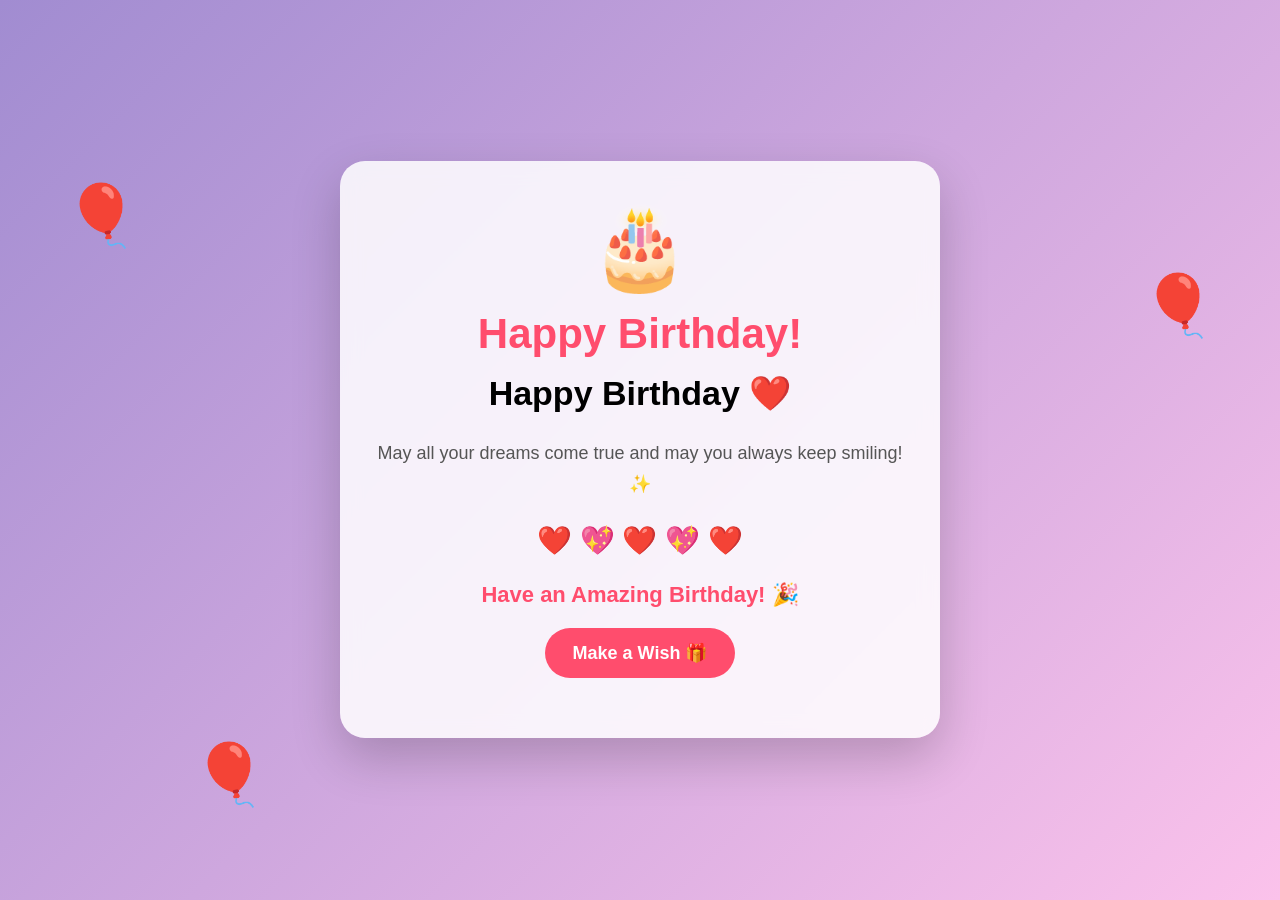
==== birthday.html @ 63e35688 "Add files via upload" ====
<!DOCTYPE html>
<html lang="en">

<head>

    <meta charset="UTF-8">

    <meta name="viewport" content="width=device-width, initial-scale=1.0">

    <title>Happy Birthday</title>

    <link rel="stylesheet" href="style.css">

</head>

<body>

    <!-- Floating Balloons -->

    <div class="balloon balloon1">🎈</div>

    <div class="balloon balloon2">🎈</div>

    <div class="balloon balloon3">🎈</div>


    <!-- Birthday Page -->

    <div class="birthday-page">


        <!-- Confetti -->

        <div id="confetti-container"></div>


        <!-- Birthday Card -->

        <div class="birthday-card">

            <div class="cake">
                🎂
            </div>


            <h1>
                Happy Birthday!
            </h1>


            <h2 id="name">
                Happy Birthday ❤️
            </h2>


            <p id="personalMessage"></p>

            <p>
                May all your dreams come true
                and may you always keep smiling! ✨
            </p>


            <div class="hearts">
                ❤️ 💖 ❤️ 💖 ❤️
            </div>


            <h3>
                Have an Amazing Birthday! 🎉
            </h3>
            <button id="wishButton" onclick="makeWish()">
    Make a Wish 🎁
</button>

<p id="wishMessage"></p>

        </div>

    </div>


    <!-- JavaScript -->

    <script src="script.js"></script>

</body>

</html>
---- style.css ----
* {
    margin: 0;
    padding: 0;
    box-sizing: border-box;
}

body {
    font-family: Arial, sans-serif;
}

.welcome-page {
    min-height: 100vh;

    display: flex;
    justify-content: center;
    align-items: center;

    background: linear-gradient(
        135deg,
        #ff9a9e,
        #fad0c4
    );

    padding: 20px;
}

.card {
    background: white;

    width: 100%;
    max-width: 500px;

    padding: 50px 30px;

    text-align: center;

    border-radius: 20px;

    box-shadow: 0 10px 30px rgba(0, 0, 0, 0.2);
}

.gift {
    font-size: 80px;

    margin-bottom: 20px;
}

.card h1 {
    font-size: 32px;

    margin-bottom: 15px;
}

.card p {
    font-size: 18px;

    color: #555;

    line-height: 1.6;

    margin-bottom: 30px;
}

.card button {
    border: none;

    background: #ff4d6d;

    color: white;

    padding: 15px 30px;

    font-size: 18px;

    border-radius: 10px;

    cursor: pointer;

    transition: 0.3s;
}

.card button:hover {
    background: #e63956;

    transform: scale(1.05);
}
.birthday-page {
    min-height: 100vh;

    display: flex;
    justify-content: center;
    align-items: center;

    background: linear-gradient(
        135deg,
        #a18cd1,
        #fbc2eb
    );

    padding: 20px;
}

.birthday-card {
    background: white;

    width: 100%;
    max-width: 600px;

    padding: 50px 35px;

    text-align: center;

    border-radius: 25px;

    box-shadow: 0 10px 40px rgba(0, 0, 0, 0.2);
}

.cake {
    font-size: 90px;

    margin-bottom: 15px;
}

.birthday-card h1 {
    font-size: 42px;

    color: #ff4d6d;

    margin-bottom: 10px;
}

.birthday-card h2 {
    font-size: 30px;

    margin-bottom: 25px;
}

.birthday-card p {
    font-size: 18px;

    line-height: 1.7;

    color: #555;

    margin-bottom: 15px;
}

.hearts {
    font-size: 30px;

    margin: 25px 0;
}

.birthday-card h3 {
    font-size: 22px;

    color: #ff4d6d;
}
.balloon {
    position: fixed;
    font-size: 60px;
    animation: floatBalloon 4s ease-in-out infinite;
    z-index: 1;
}

.balloon1 {
    left: 5%;
    top: 20%;
}

.balloon2 {
    right: 5%;
    top: 30%;
    animation-delay: 1s;
}

.balloon3 {
    left: 15%;
    bottom: 10%;
    animation-delay: 2s;
}

@keyframes floatBalloon {

    0% {
        transform: translateY(0);
    }

    50% {
        transform: translateY(-30px);
    }

    100% {
        transform: translateY(0);
    }
}
#confetti-container {
    position: fixed;
    top: 0;
    left: 0;

    width: 100%;
    height: 100%;

    pointer-events: none;

    overflow: hidden;

    z-index: 10;
}

.confetti {
    position: absolute;

    top: -20px;

    width: 10px;
    height: 15px;

    background: #ff4d6d;

    animation: fall linear infinite;
}

@keyframes fall {

    0% {
        transform: translateY(-20px) rotate(0deg);
    }

    100% {
        transform: translateY(110vh) rotate(360deg);
    }
}
.cake {
    font-size: 80px;
    animation: cakeBounce 1.5s ease-in-out infinite;
}

@keyframes cakeBounce {

    0%, 100% {
        transform: translateY(0);
    }

    50% {
        transform: translateY(-15px);
    }
}
body {
    margin: 0;
    min-height: 100vh;

    background: linear-gradient(
        135deg,
        #ff9a9e,
        #fad0c4,
        #fbc2eb,
        #a6c1ee
    );

    background-size: 400% 400%;

    animation: backgroundMove 10s ease infinite;

    font-family: Arial, sans-serif;
}

@keyframes backgroundMove {

    0% {
        background-position: 0% 50%;
    }

    50% {
        background-position: 100% 50%;
    }

    100% {
        background-position: 0% 50%;
    }
}
.birthday-card {
    width: 90%;
    max-width: 600px;
    margin: 80px auto;

    padding: 40px 30px;

    text-align: center;

    background: rgba(255, 255, 255, 0.85);

    border-radius: 25px;

    box-shadow:
        0 20px 50px rgba(0, 0, 0, 0.2);

    backdrop-filter: blur(10px);

    position: relative;

    z-index: 20;

    animation: cardAppear 1.5s ease;
}

.birthday-card h1 {
    font-size: 42px;
    margin-bottom: 15px;
}

.birthday-card h2 {
    font-size: 28px;
    margin-bottom: 25px;
}

.birthday-card p {
    font-size: 18px;
    line-height: 1.7;
}

.birthday-card h3 {
    margin-top: 25px;
    font-size: 22px;
}

.hearts {
    font-size: 28px;
    margin: 25px 0;
}

@keyframes cardAppear {

    from {
        opacity: 0;
        transform: scale(0.8);
    }

    to {
        opacity: 1;
        transform: scale(1);
    }
}
#name {
    font-size: 34px;
    font-weight: bold;

    animation: nameGlow 2s ease-in-out infinite;
}

@keyframes nameGlow {

    0%, 100% {
        transform: scale(1);
        text-shadow: 0 0 5px rgba(255, 77, 109, 0.3);
    }

    50% {
        transform: scale(1.08);
        text-shadow: 0 0 20px rgba(255, 77, 109, 0.8);
    }
}
#wishButton {
    margin-top: 20px;

    padding: 14px 28px;

    border: none;
    border-radius: 30px;

    background: #ff4d6d;
    color: white;

    font-size: 18px;
    font-weight: bold;

    cursor: pointer;

    transition: 0.3s;
}

#wishButton:hover {
    transform: scale(1.08);
}

#wishMessage {
    margin-top: 20px;

    font-size: 20px;
    font-weight: bold;

    color: #ff4d6d;
}
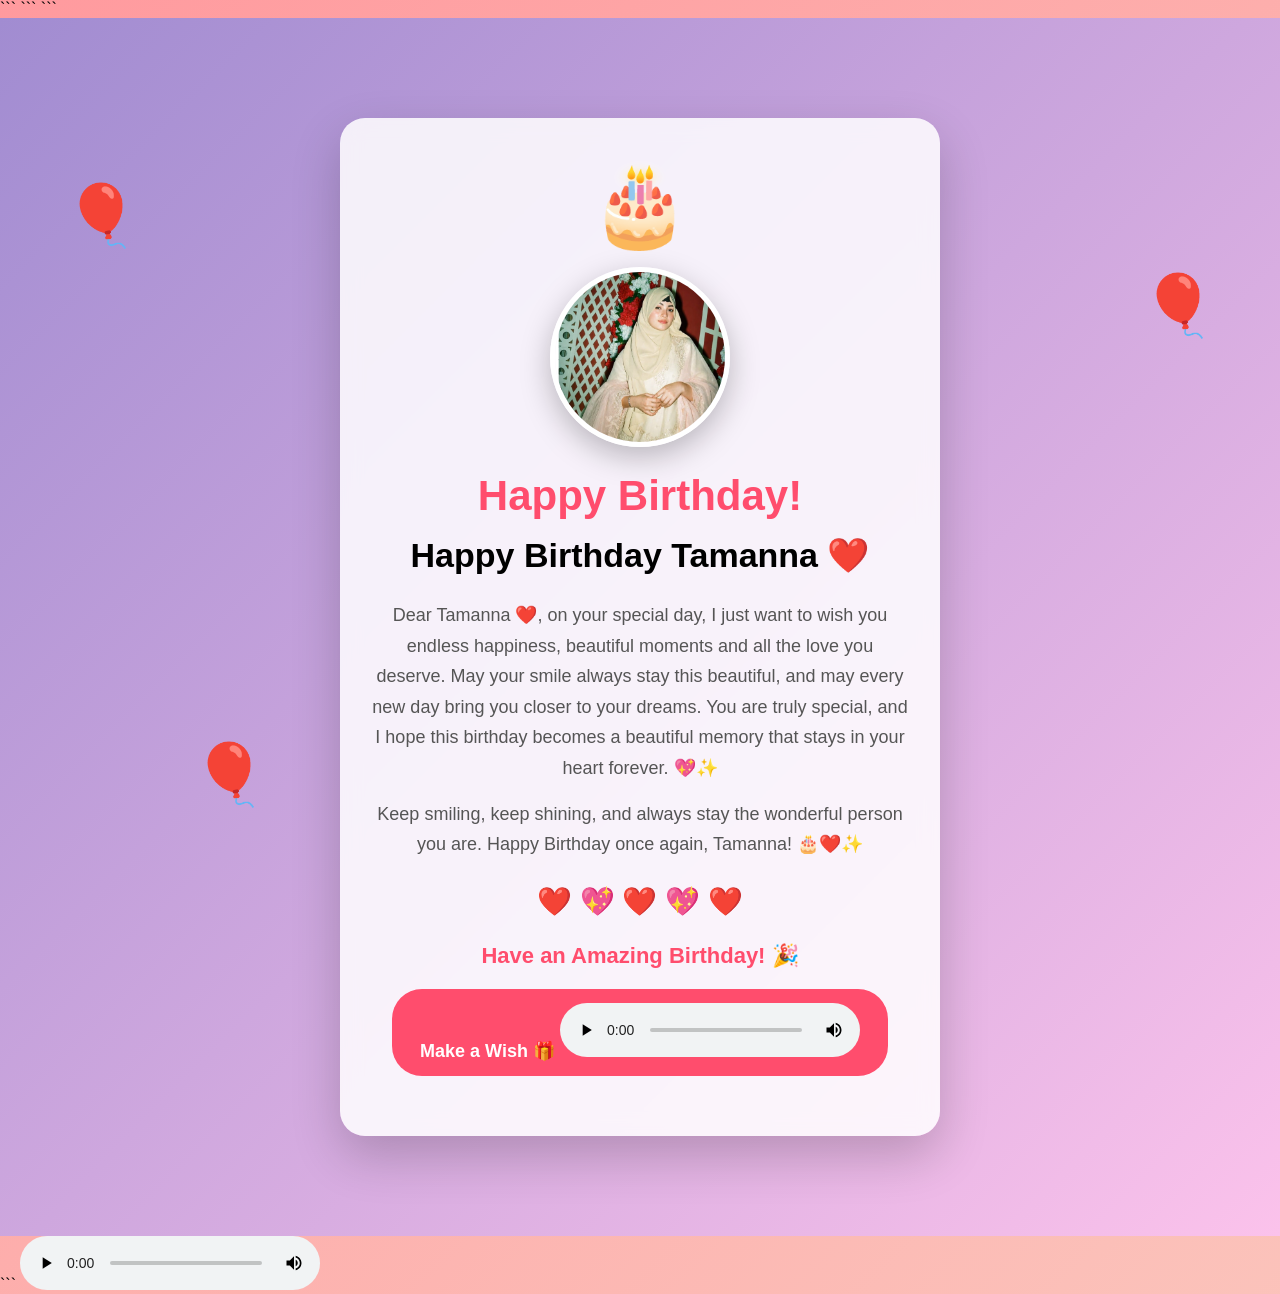
==== commit 3d316c53: "Add files via upload" ====
--- a/birthday.html
+++ b/birthday.html
@@ -1,89 +1,121 @@
 <!DOCTYPE html>
+
 <html lang="en">
 
 <head>
+    <meta charset="UTF-8">
+    <meta name="viewport" content="width=device-width, initial-scale=1.0">
+    <title>Happy Birthday Tamanna</title>
 
-    <meta charset="UTF-8">
-
-    <meta name="viewport" content="width=device-width, initial-scale=1.0">
-
-    <title>Happy Birthday</title>
-
-    <link rel="stylesheet" href="style.css">
+```
+<link rel="stylesheet" href="style.css">
+```
 
 </head>
 
 <body>
 
-    <!-- Floating Balloons -->
+```
+<!-- Floating Balloons -->
 
-    <div class="balloon balloon1">🎈</div>
-
-    <div class="balloon balloon2">🎈</div>
-
-    <div class="balloon balloon3">🎈</div>
+<div class="balloon balloon1">🎈</div>
+<div class="balloon balloon2">🎈</div>
+<div class="balloon balloon3">🎈</div>
 
 
-    <!-- Birthday Page -->
+<!-- Birthday Page -->
 
-    <div class="birthday-page">
+<div class="birthday-page">
+
+    <!-- Confetti -->
+
+    <div id="confetti-container"></div>
 
 
-        <!-- Confetti -->
+    <!-- Birthday Card -->
 
-        <div id="confetti-container"></div>
+    <div class="birthday-card">
+
+        <!-- Cake -->
+
+        <div class="cake">
+            🎂
+        </div>
 
 
-        <!-- Birthday Card -->
+        <!-- Birthday Photo -->
 
-        <div class="birthday-card">
-
-            <div class="cake">
-                🎂
-            </div>
+        <img src="photo.jpg" alt="Tamanna" class="birthday-photo">
 
 
-            <h1>
-                Happy Birthday!
-            </h1>
+        <!-- Heading -->
+
+        <h1>
+            Happy Birthday!
+        </h1>
 
 
-            <h2 id="name">
-                Happy Birthday ❤️
-            </h2>
+        <!-- Name -->
+
+        <h2 id="name">
+            Happy Birthday Tamanna ❤️
+        </h2>
 
 
-            <p id="personalMessage"></p>
+        <!-- Personal Message -->
 
-            <p>
-                May all your dreams come true
-                and may you always keep smiling! ✨
-            </p>
+      <p id="personalMessage">
+    Dear Tamanna ❤️, on your special day, I just want to wish you
+    endless happiness, beautiful moments and all the love you deserve.
+    May your smile always stay this beautiful, and may every new day
+    bring you closer to your dreams. You are truly special, and I hope
+    this birthday becomes a beautiful memory that stays in your heart
+    forever. 💖✨
+</p>
+
+<p>
+    Keep smiling, keep shining, and always stay the wonderful person
+    you are. Happy Birthday once again, Tamanna! 🎂❤️✨
+</p>
 
 
-            <div class="hearts">
-                ❤️ 💖 ❤️ 💖 ❤️
-            </div>
+
+        <!-- Hearts -->
+
+        <div class="hearts">
+            ❤️ 💖 ❤️ 💖 ❤️
+        </div>
 
 
-            <h3>
-                Have an Amazing Birthday! 🎉
-            </h3>
-            <button id="wishButton" onclick="makeWish()">
-    Make a Wish 🎁
-</button>
+        <h3>
+            Have an Amazing Birthday! 🎉
+        </h3>
 
-<p id="wishMessage"></p>
 
-        </div>
+        <!-- Wish Button -->
+
+        <button id="wishButton" onclick="makeWish()">
+            Make a Wish 🎁
+            <audio controls>
+    <source src="song.mp3" type="audio/mpeg">
+</audio>
+        </button>
+
+        <p id="wishMessage"></p>
 
     </div>
 
+</div>
 
-    <!-- JavaScript -->
 
-    <script src="script.js"></script>
+<!-- JavaScript -->
 
+<script src="script.js"></script>
+```
+<audio id="birthdaySong" controls>
+    <source src="song.mp3" type="audio/mpeg">
+    Your browser does not support audio.
+</audio>
 </body>
 
-</html>+</html>
--- a/style.css
+++ b/style.css
@@ -391,4 +391,20 @@
     font-weight: bold;
 
     color: #ff4d6d;
+}
+.birthday-photo {
+    width: 180px;
+    height: 180px;
+
+    object-fit: cover;
+
+    border-radius: 50%;
+
+    border: 5px solid white;
+
+    box-shadow: 0 10px 30px rgba(0, 0, 0, 0.25);
+
+    margin: 15px auto 25px;
+
+    display: block;
 }
